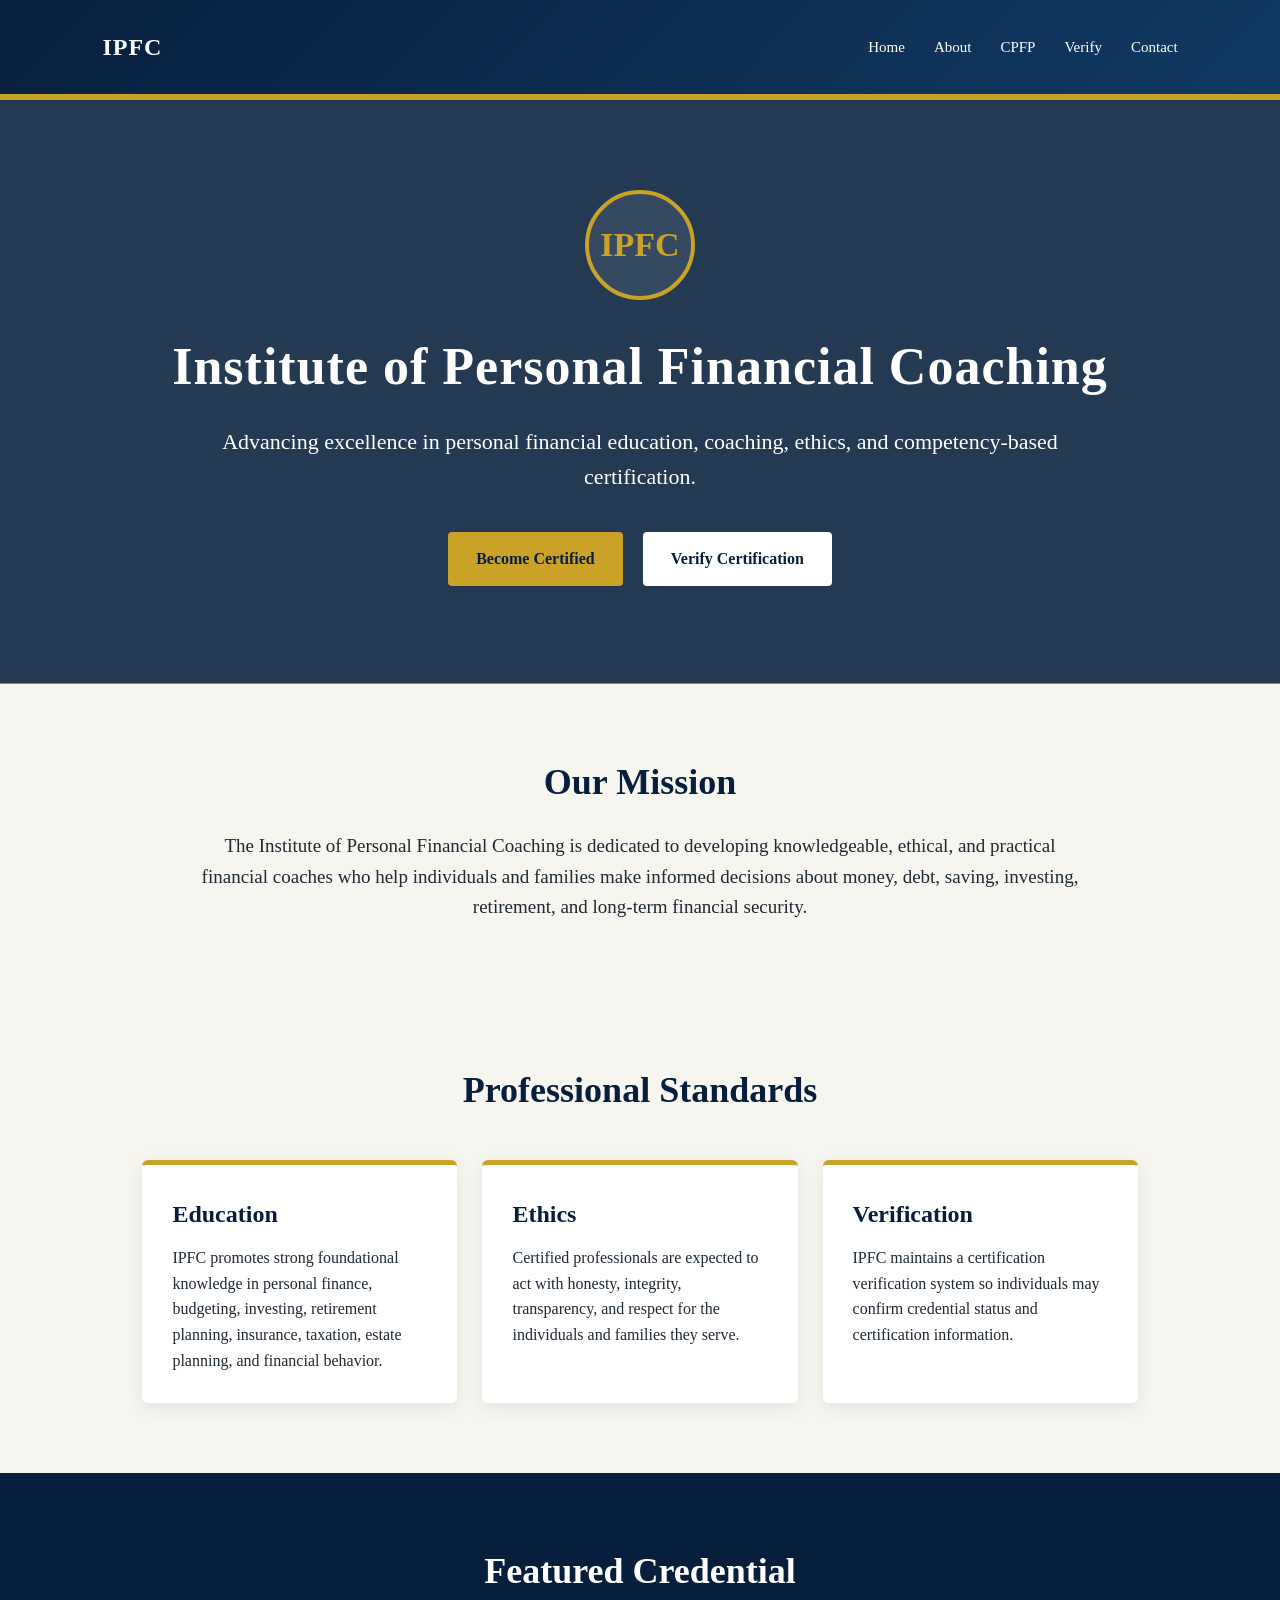
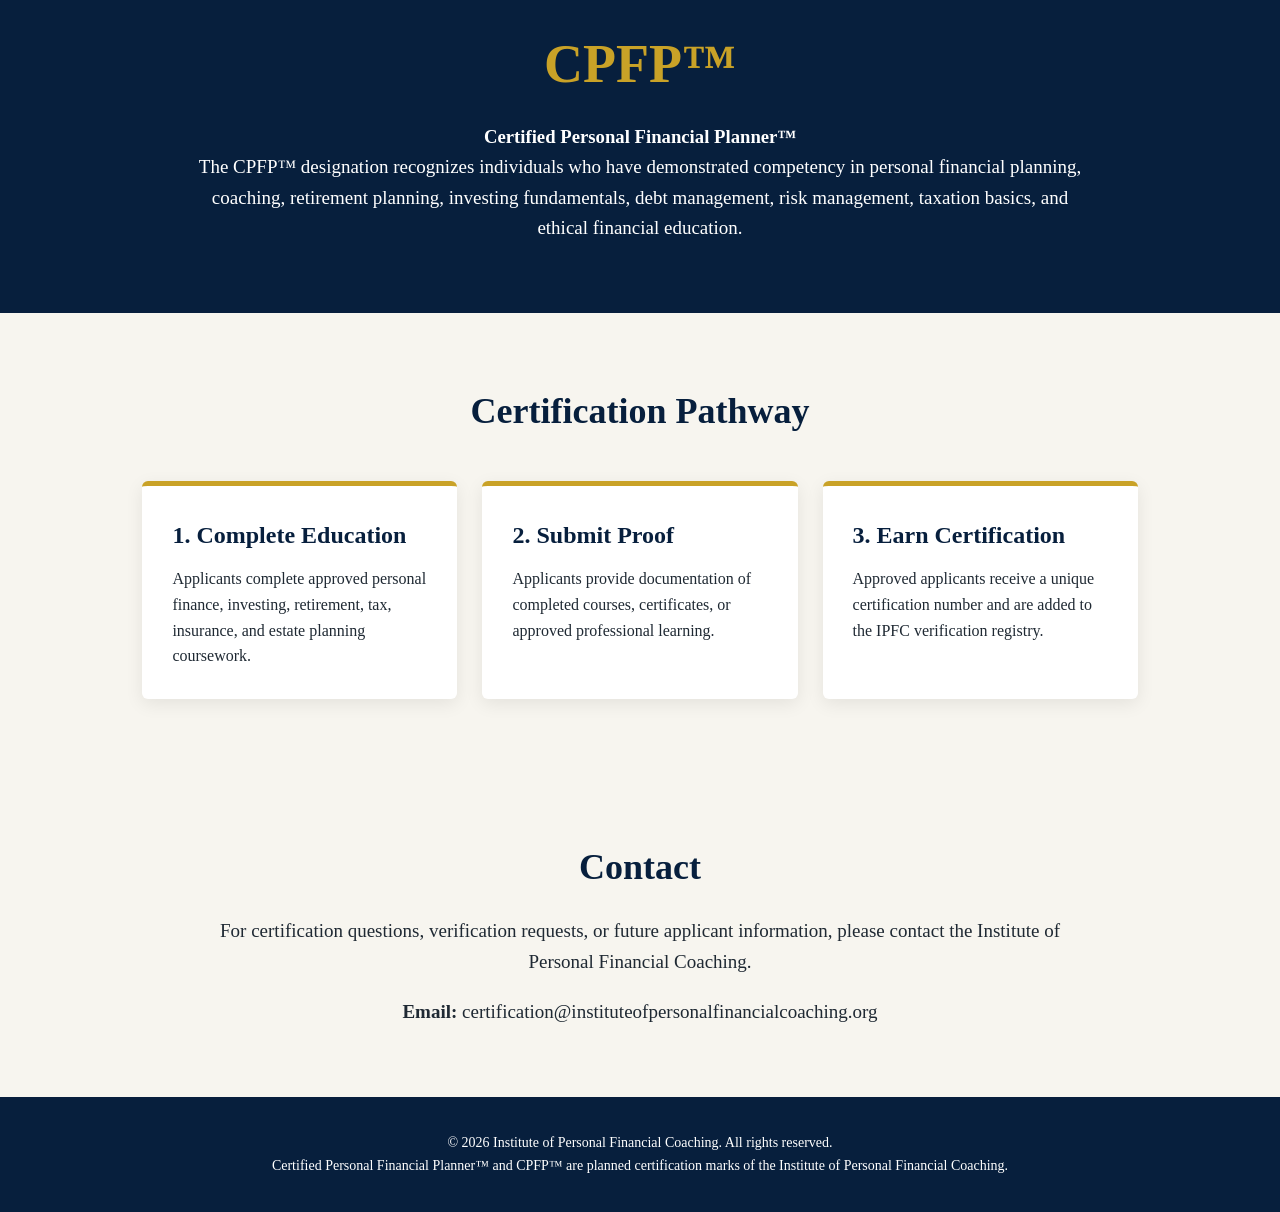
==== index.html @ 9d0982a2 "Create index.html" ====
<!DOCTYPE html>
<html lang="en">
<head>
  <meta charset="UTF-8" />
  <meta name="viewport" content="width=device-width, initial-scale=1.0" />
  <title>Institute of Personal Financial Coaching</title>

  <style>
    * {
      box-sizing: border-box;
      margin: 0;
      padding: 0;
    }

    body {
      font-family: Georgia, "Times New Roman", serif;
      background: #f7f5ef;
      color: #1f2933;
      line-height: 1.6;
    }

    header {
      background: linear-gradient(135deg, #071f3d, #123a63);
      color: white;
      padding: 28px 8%;
      border-bottom: 6px solid #c9a227;
    }

    nav {
      display: flex;
      justify-content: space-between;
      align-items: center;
      flex-wrap: wrap;
    }

    .logo {
      font-size: 24px;
      font-weight: bold;
      letter-spacing: 1px;
    }

    .nav-links a {
      color: white;
      text-decoration: none;
      margin-left: 25px;
      font-size: 15px;
    }

    .hero {
      text-align: center;
      padding: 90px 8%;
      background: linear-gradient(rgba(7,31,61,.88), rgba(7,31,61,.88)),
      url('https://images.unsplash.com/photo-1450101499163-c8848c66ca85?auto=format&fit=crop&w=1600&q=80');
      background-size: cover;
      background-position: center;
      color: white;
    }

    .seal {
      width: 110px;
      height: 110px;
      border: 4px solid #c9a227;
      border-radius: 50%;
      margin: 0 auto 25px;
      display: flex;
      align-items: center;
      justify-content: center;
      font-size: 34px;
      font-weight: bold;
      color: #c9a227;
      background: rgba(255,255,255,.08);
    }

    .hero h1 {
      font-size: 52px;
      margin-bottom: 15px;
      letter-spacing: 1px;
    }

    .hero p {
      font-size: 22px;
      max-width: 850px;
      margin: 0 auto 30px;
    }

    .button {
      display: inline-block;
      padding: 14px 28px;
      margin: 8px;
      background: #c9a227;
      color: #071f3d;
      font-weight: bold;
      text-decoration: none;
      border-radius: 4px;
    }

    .button.secondary {
      background: white;
      color: #071f3d;
    }

    section {
      padding: 70px 8%;
      max-width: 1200px;
      margin: auto;
    }

    h2 {
      font-size: 36px;
      color: #071f3d;
      margin-bottom: 20px;
      text-align: center;
    }

    .intro {
      text-align: center;
      max-width: 900px;
      margin: auto;
      font-size: 19px;
    }

    .cards {
      display: grid;
      grid-template-columns: repeat(auto-fit, minmax(260px, 1fr));
      gap: 25px;
      margin-top: 40px;
    }

    .card {
      background: white;
      padding: 30px;
      border-top: 5px solid #c9a227;
      box-shadow: 0 5px 18px rgba(0,0,0,.08);
      border-radius: 6px;
    }

    .card h3 {
      color: #071f3d;
      margin-bottom: 12px;
      font-size: 24px;
    }

    .highlight {
      background: #071f3d;
      color: white;
      text-align: center;
      padding: 70px 8%;
      max-width: none;
    }

    .highlight h2 {
      color: white;
    }

    .credential {
      font-size: 54px;
      color: #c9a227;
      font-weight: bold;
      margin: 15px 0;
    }

    footer {
      background: #071f3d;
      color: white;
      text-align: center;
      padding: 35px 8%;
      font-size: 14px;
    }

    footer a {
      color: #c9a227;
      text-decoration: none;
    }

    @media (max-width: 700px) {
      .hero h1 {
        font-size: 34px;
      }

      .hero p {
        font-size: 18px;
      }

      .nav-links {
        margin-top: 15px;
      }

      .nav-links a {
        display: inline-block;
        margin: 8px 10px 0 0;
      }
    }
  </style>
</head>

<body>

<header>
  <nav>
    <div class="logo">IPFC</div>
    <div class="nav-links">
      <a href="#">Home</a>
      <a href="#">About</a>
      <a href="#">CPFP</a>
      <a href="#">Verify</a>
      <a href="#">Contact</a>
    </div>
  </nav>
</header>

<div class="hero">
  <div class="seal">IPFC</div>
  <h1>Institute of Personal Financial Coaching</h1>
  <p>Advancing excellence in personal financial education, coaching, ethics, and competency-based certification.</p>
  <a href="#" class="button">Become Certified</a>
  <a href="#" class="button secondary">Verify Certification</a>
</div>

<section>
  <h2>Our Mission</h2>
  <p class="intro">
    The Institute of Personal Financial Coaching is dedicated to developing knowledgeable, ethical, and practical financial coaches who help individuals and families make informed decisions about money, debt, saving, investing, retirement, and long-term financial security.
  </p>
</section>

<section>
  <h2>Professional Standards</h2>
  <div class="cards">
    <div class="card">
      <h3>Education</h3>
      <p>IPFC promotes strong foundational knowledge in personal finance, budgeting, investing, retirement planning, insurance, taxation, estate planning, and financial behavior.</p>
    </div>

    <div class="card">
      <h3>Ethics</h3>
      <p>Certified professionals are expected to act with honesty, integrity, transparency, and respect for the individuals and families they serve.</p>
    </div>

    <div class="card">
      <h3>Verification</h3>
      <p>IPFC maintains a certification verification system so individuals may confirm credential status and certification information.</p>
    </div>
  </div>
</section>

<section class="highlight">
  <h2>Featured Credential</h2>
  <div class="credential">CPFP™</div>
  <h3>Certified Personal Financial Planner™</h3>
  <p class="intro">
    The CPFP™ designation recognizes individuals who have demonstrated competency in personal financial planning, coaching, retirement planning, investing fundamentals, debt management, risk management, taxation basics, and ethical financial education.
  </p>
</section>

<section>
  <h2>Certification Pathway</h2>
  <div class="cards">
    <div class="card">
      <h3>1. Complete Education</h3>
      <p>Applicants complete approved personal finance, investing, retirement, tax, insurance, and estate planning coursework.</p>
    </div>

    <div class="card">
      <h3>2. Submit Proof</h3>
      <p>Applicants provide documentation of completed courses, certificates, or approved professional learning.</p>
    </div>

    <div class="card">
      <h3>3. Earn Certification</h3>
      <p>Approved applicants receive a unique certification number and are added to the IPFC verification registry.</p>
    </div>
  </div>
</section>

<section>
  <h2>Contact</h2>
  <p class="intro">
    For certification questions, verification requests, or future applicant information, please contact the Institute of Personal Financial Coaching.
  </p>
  <p class="intro" style="margin-top:20px;">
    <strong>Email:</strong> certification@instituteofpersonalfinancialcoaching.org
  </p>
</section>

<footer>
  <p>© 2026 Institute of Personal Financial Coaching. All rights reserved.</p>
  <p>Certified Personal Financial Planner™ and CPFP™ are planned certification marks of the Institute of Personal Financial Coaching.</p>
</footer>

</body>
</html>
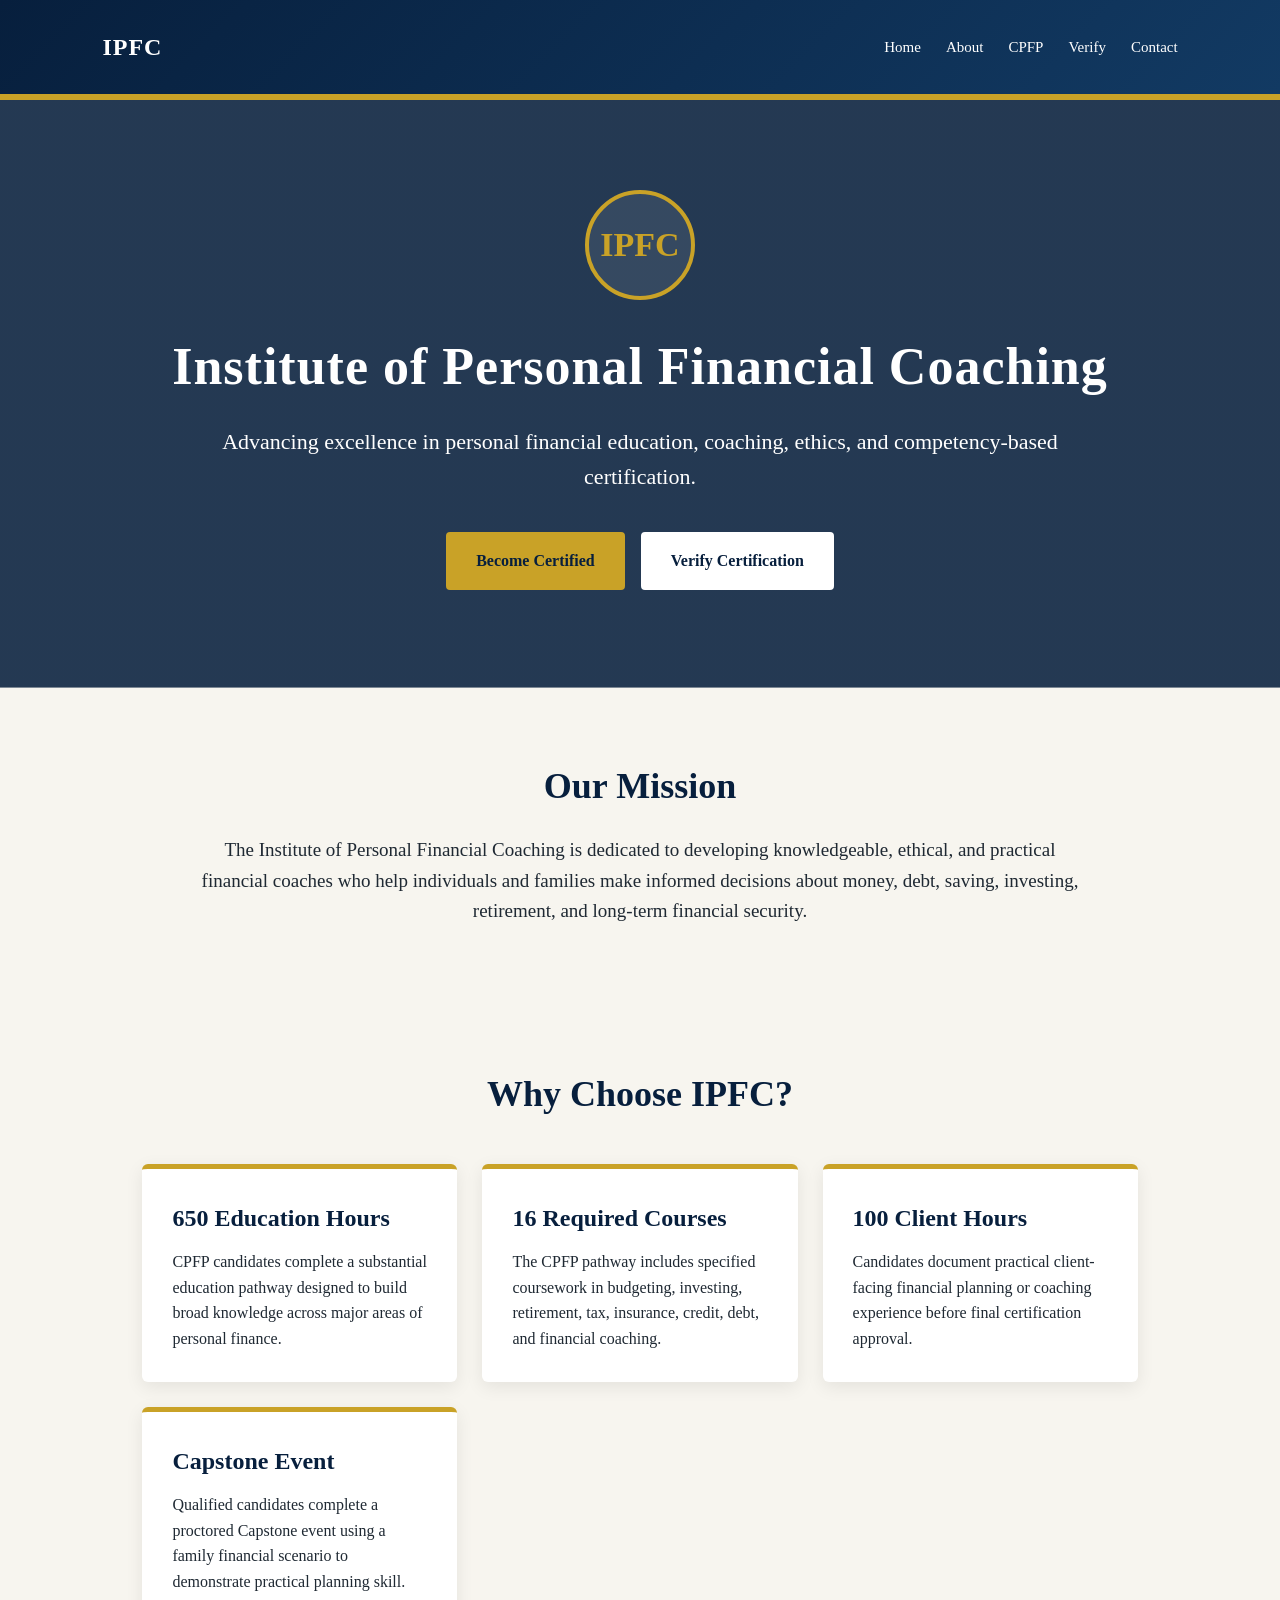
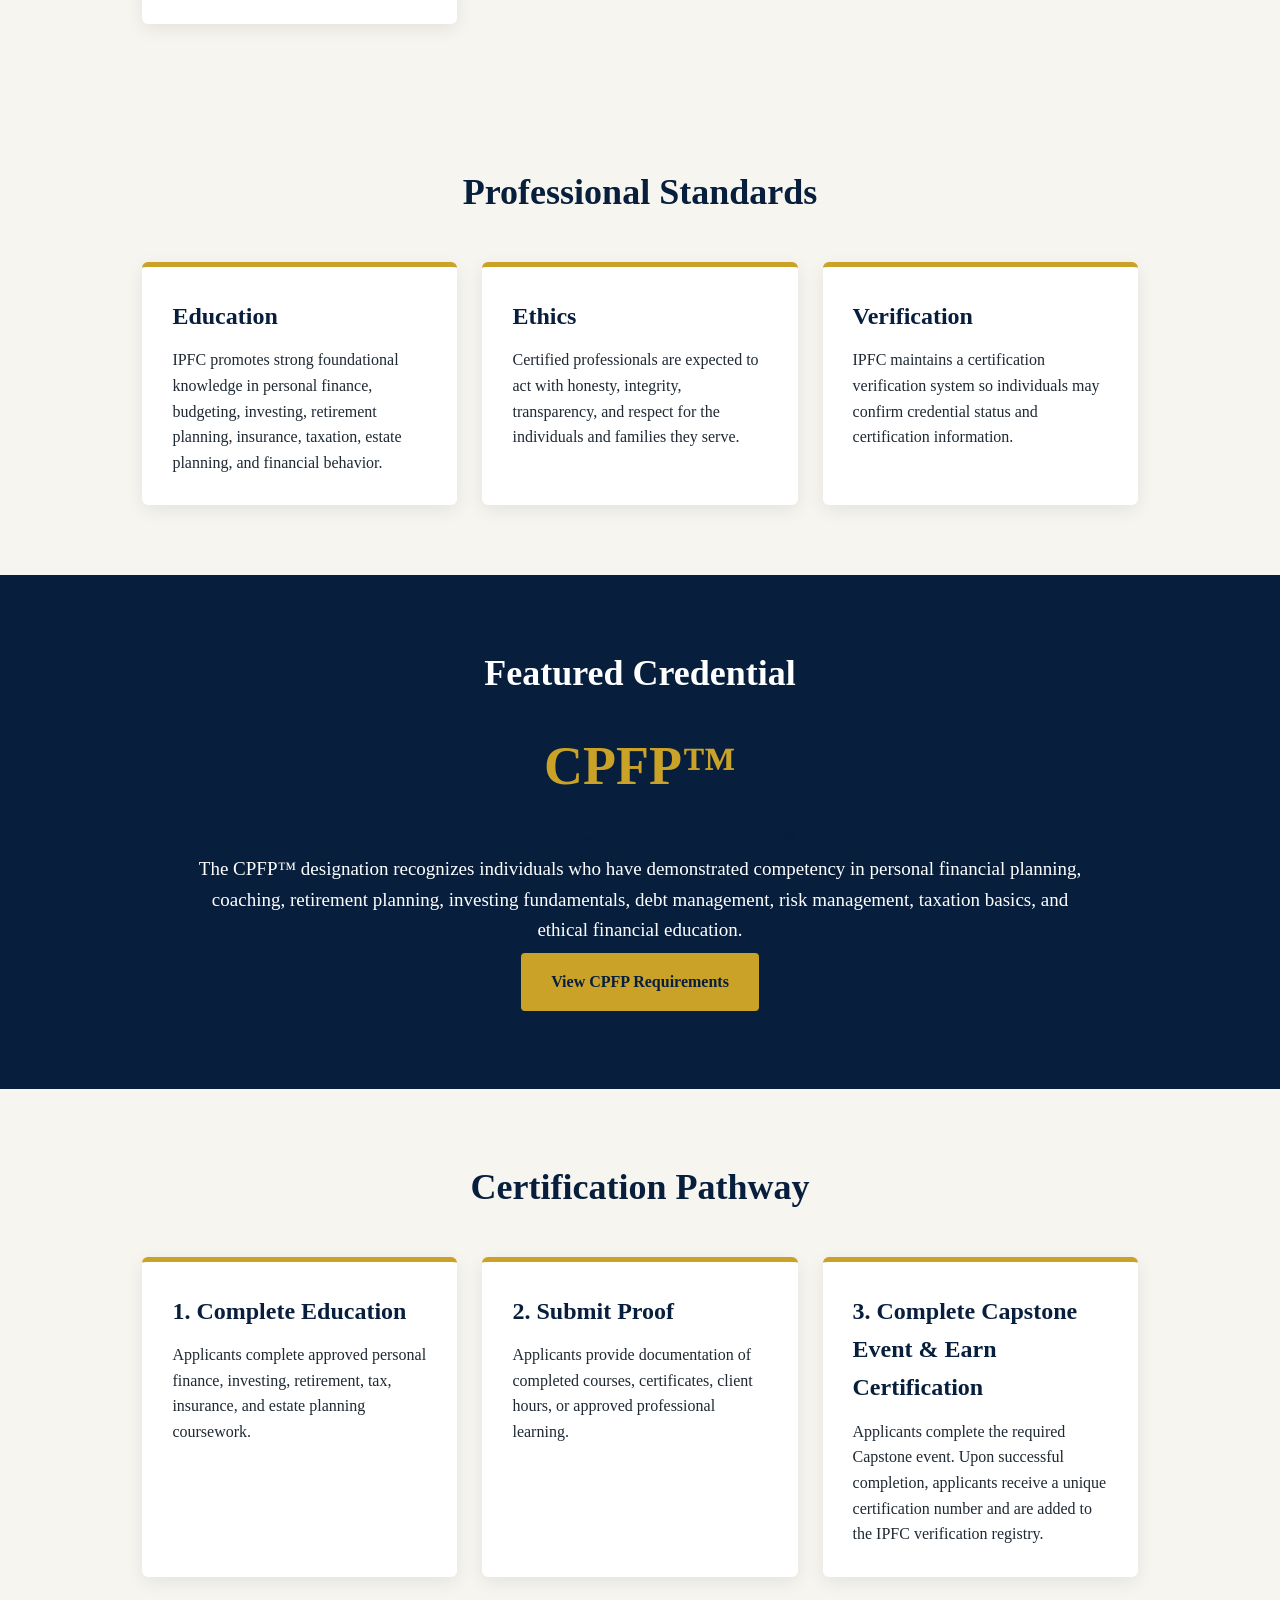
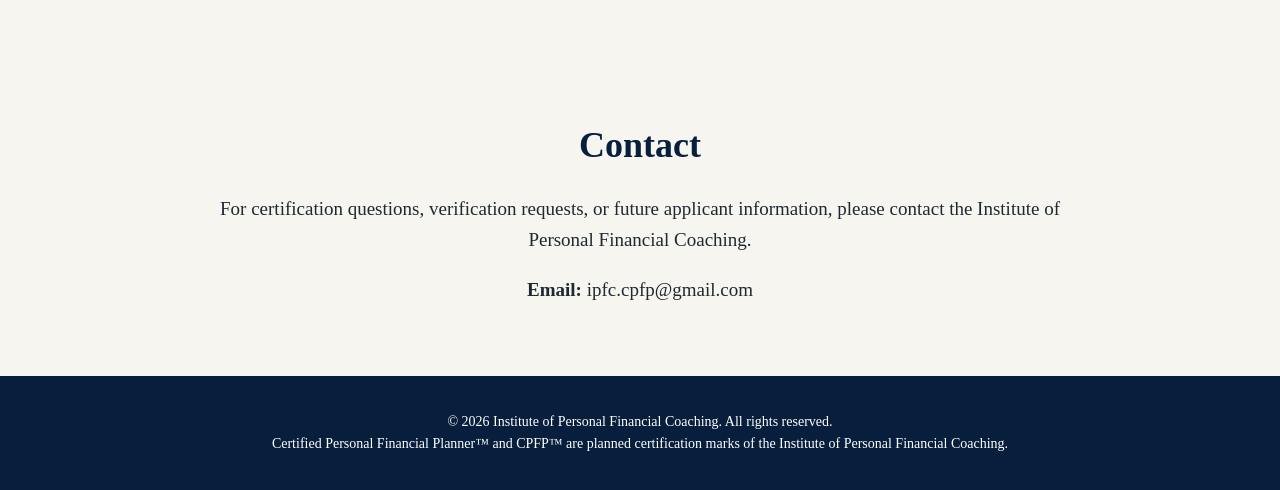
==== commit 75297ad4: "Update IPFC website pages" ====
--- a/index.html
+++ b/index.html
@@ -1,291 +1 @@
-<!DOCTYPE html>
-<html lang="en">
-<head>
-  <meta charset="UTF-8" />
-  <meta name="viewport" content="width=device-width, initial-scale=1.0" />
-  <title>Institute of Personal Financial Coaching</title>
-
-  <style>
-    * {
-      box-sizing: border-box;
-      margin: 0;
-      padding: 0;
-    }
-
-    body {
-      font-family: Georgia, "Times New Roman", serif;
-      background: #f7f5ef;
-      color: #1f2933;
-      line-height: 1.6;
-    }
-
-    header {
-      background: linear-gradient(135deg, #071f3d, #123a63);
-      color: white;
-      padding: 28px 8%;
-      border-bottom: 6px solid #c9a227;
-    }
-
-    nav {
-      display: flex;
-      justify-content: space-between;
-      align-items: center;
-      flex-wrap: wrap;
-    }
-
-    .logo {
-      font-size: 24px;
-      font-weight: bold;
-      letter-spacing: 1px;
-    }
-
-    .nav-links a {
-      color: white;
-      text-decoration: none;
-      margin-left: 25px;
-      font-size: 15px;
-    }
-
-    .hero {
-      text-align: center;
-      padding: 90px 8%;
-      background: linear-gradient(rgba(7,31,61,.88), rgba(7,31,61,.88)),
-      url('https://images.unsplash.com/photo-1450101499163-c8848c66ca85?auto=format&fit=crop&w=1600&q=80');
-      background-size: cover;
-      background-position: center;
-      color: white;
-    }
-
-    .seal {
-      width: 110px;
-      height: 110px;
-      border: 4px solid #c9a227;
-      border-radius: 50%;
-      margin: 0 auto 25px;
-      display: flex;
-      align-items: center;
-      justify-content: center;
-      font-size: 34px;
-      font-weight: bold;
-      color: #c9a227;
-      background: rgba(255,255,255,.08);
-    }
-
-    .hero h1 {
-      font-size: 52px;
-      margin-bottom: 15px;
-      letter-spacing: 1px;
-    }
-
-    .hero p {
-      font-size: 22px;
-      max-width: 850px;
-      margin: 0 auto 30px;
-    }
-
-    .button {
-      display: inline-block;
-      padding: 14px 28px;
-      margin: 8px;
-      background: #c9a227;
-      color: #071f3d;
-      font-weight: bold;
-      text-decoration: none;
-      border-radius: 4px;
-    }
-
-    .button.secondary {
-      background: white;
-      color: #071f3d;
-    }
-
-    section {
-      padding: 70px 8%;
-      max-width: 1200px;
-      margin: auto;
-    }
-
-    h2 {
-      font-size: 36px;
-      color: #071f3d;
-      margin-bottom: 20px;
-      text-align: center;
-    }
-
-    .intro {
-      text-align: center;
-      max-width: 900px;
-      margin: auto;
-      font-size: 19px;
-    }
-
-    .cards {
-      display: grid;
-      grid-template-columns: repeat(auto-fit, minmax(260px, 1fr));
-      gap: 25px;
-      margin-top: 40px;
-    }
-
-    .card {
-      background: white;
-      padding: 30px;
-      border-top: 5px solid #c9a227;
-      box-shadow: 0 5px 18px rgba(0,0,0,.08);
-      border-radius: 6px;
-    }
-
-    .card h3 {
-      color: #071f3d;
-      margin-bottom: 12px;
-      font-size: 24px;
-    }
-
-    .highlight {
-      background: #071f3d;
-      color: white;
-      text-align: center;
-      padding: 70px 8%;
-      max-width: none;
-    }
-
-    .highlight h2 {
-      color: white;
-    }
-
-    .credential {
-      font-size: 54px;
-      color: #c9a227;
-      font-weight: bold;
-      margin: 15px 0;
-    }
-
-    footer {
-      background: #071f3d;
-      color: white;
-      text-align: center;
-      padding: 35px 8%;
-      font-size: 14px;
-    }
-
-    footer a {
-      color: #c9a227;
-      text-decoration: none;
-    }
-
-    @media (max-width: 700px) {
-      .hero h1 {
-        font-size: 34px;
-      }
-
-      .hero p {
-        font-size: 18px;
-      }
-
-      .nav-links {
-        margin-top: 15px;
-      }
-
-      .nav-links a {
-        display: inline-block;
-        margin: 8px 10px 0 0;
-      }
-    }
-  </style>
-</head>
-
-<body>
-
-<header>
-  <nav>
-    <div class="logo">IPFC</div>
-    <div class="nav-links">
-      <a href="#">Home</a>
-      <a href="#">About</a>
-      <a href="#">CPFP</a>
-      <a href="#">Verify</a>
-      <a href="#">Contact</a>
-    </div>
-  </nav>
-</header>
-
-<div class="hero">
-  <div class="seal">IPFC</div>
-  <h1>Institute of Personal Financial Coaching</h1>
-  <p>Advancing excellence in personal financial education, coaching, ethics, and competency-based certification.</p>
-  <a href="#" class="button">Become Certified</a>
-  <a href="#" class="button secondary">Verify Certification</a>
-</div>
-
-<section>
-  <h2>Our Mission</h2>
-  <p class="intro">
-    The Institute of Personal Financial Coaching is dedicated to developing knowledgeable, ethical, and practical financial coaches who help individuals and families make informed decisions about money, debt, saving, investing, retirement, and long-term financial security.
-  </p>
-</section>
-
-<section>
-  <h2>Professional Standards</h2>
-  <div class="cards">
-    <div class="card">
-      <h3>Education</h3>
-      <p>IPFC promotes strong foundational knowledge in personal finance, budgeting, investing, retirement planning, insurance, taxation, estate planning, and financial behavior.</p>
-    </div>
-
-    <div class="card">
-      <h3>Ethics</h3>
-      <p>Certified professionals are expected to act with honesty, integrity, transparency, and respect for the individuals and families they serve.</p>
-    </div>
-
-    <div class="card">
-      <h3>Verification</h3>
-      <p>IPFC maintains a certification verification system so individuals may confirm credential status and certification information.</p>
-    </div>
-  </div>
-</section>
-
-<section class="highlight">
-  <h2>Featured Credential</h2>
-  <div class="credential">CPFP™</div>
-  <h3>Certified Personal Financial Planner™</h3>
-  <p class="intro">
-    The CPFP™ designation recognizes individuals who have demonstrated competency in personal financial planning, coaching, retirement planning, investing fundamentals, debt management, risk management, taxation basics, and ethical financial education.
-  </p>
-</section>
-
-<section>
-  <h2>Certification Pathway</h2>
-  <div class="cards">
-    <div class="card">
-      <h3>1. Complete Education</h3>
-      <p>Applicants complete approved personal finance, investing, retirement, tax, insurance, and estate planning coursework.</p>
-    </div>
-
-    <div class="card">
-      <h3>2. Submit Proof</h3>
-      <p>Applicants provide documentation of completed courses, certificates, or approved professional learning.</p>
-    </div>
-
-    <div class="card">
-      <h3>3. Earn Certification</h3>
-      <p>Approved applicants receive a unique certification number and are added to the IPFC verification registry.</p>
-    </div>
-  </div>
-</section>
-
-<section>
-  <h2>Contact</h2>
-  <p class="intro">
-    For certification questions, verification requests, or future applicant information, please contact the Institute of Personal Financial Coaching.
-  </p>
-  <p class="intro" style="margin-top:20px;">
-    <strong>Email:</strong> certification@instituteofpersonalfinancialcoaching.org
-  </p>
-</section>
-
-<footer>
-  <p>© 2026 Institute of Personal Financial Coaching. All rights reserved.</p>
-  <p>Certified Personal Financial Planner™ and CPFP™ are planned certification marks of the Institute of Personal Financial Coaching.</p>
-</footer>
-
-</body>
-</html>
+<!DOCTYPE html><html lang="en"><head><meta charset="UTF-8"/><meta name="viewport" content="width=device-width, initial-scale=1.0"/><title>Institute of Personal Financial Coaching</title><link rel="stylesheet" href="css/styles.css"/></head><body><header><nav><a class="logo" href="index.html">IPFC</a><div class="nav-links"><a href="index.html">Home</a><a href="#mission">About</a><a href="cpfp.html">CPFP</a><a href="verify.html">Verify</a><a href="#contact">Contact</a></div></nav></header><div class="hero"><div class="seal">IPFC</div><h1>Institute of Personal Financial Coaching</h1><p>Advancing excellence in personal financial education, coaching, ethics, and competency-based certification.</p><a href="cpfp.html" class="button">Become Certified</a><a href="verify.html" class="button secondary">Verify Certification</a></div><section id="mission"><h2>Our Mission</h2><p class="intro">The Institute of Personal Financial Coaching is dedicated to developing knowledgeable, ethical, and practical financial coaches who help individuals and families make informed decisions about money, debt, saving, investing, retirement, and long-term financial security.</p></section><section><h2>Why Choose IPFC?</h2><div class="cards"><div class="card"><h3>650 Education Hours</h3><p>CPFP candidates complete a substantial education pathway designed to build broad knowledge across major areas of personal finance.</p></div><div class="card"><h3>16 Required Courses</h3><p>The CPFP pathway includes specified coursework in budgeting, investing, retirement, tax, insurance, credit, debt, and financial coaching.</p></div><div class="card"><h3>100 Client Hours</h3><p>Candidates document practical client-facing financial planning or coaching experience before final certification approval.</p></div><div class="card"><h3>Capstone Event</h3><p>Qualified candidates complete a proctored Capstone event using a family financial scenario to demonstrate practical planning skill.</p></div></div></section><section><h2>Professional Standards</h2><div class="cards"><div class="card"><h3>Education</h3><p>IPFC promotes strong foundational knowledge in personal finance, budgeting, investing, retirement planning, insurance, taxation, estate planning, and financial behavior.</p></div><div class="card"><h3>Ethics</h3><p>Certified professionals are expected to act with honesty, integrity, transparency, and respect for the individuals and families they serve.</p></div><div class="card"><h3>Verification</h3><p>IPFC maintains a certification verification system so individuals may confirm credential status and certification information.</p></div></div></section><section class="highlight"><h2>Featured Credential</h2><div class="credential">CPFP™</div><h3>Certified Personal Financial Planner™</h3><p class="intro">The CPFP™ designation recognizes individuals who have demonstrated competency in personal financial planning, coaching, retirement planning, investing fundamentals, debt management, risk management, taxation basics, and ethical financial education.</p><a href="cpfp.html" class="button">View CPFP Requirements</a></section><section><h2>Certification Pathway</h2><div class="cards"><div class="card"><h3>1. Complete Education</h3><p>Applicants complete approved personal finance, investing, retirement, tax, insurance, and estate planning coursework.</p></div><div class="card"><h3>2. Submit Proof</h3><p>Applicants provide documentation of completed courses, certificates, client hours, or approved professional learning.</p></div><div class="card"><h3>3. Complete Capstone Event & Earn Certification</h3><p>Applicants complete the required Capstone event. Upon successful completion, applicants receive a unique certification number and are added to the IPFC verification registry.</p></div></div></section><section id="contact"><h2>Contact</h2><p class="intro">For certification questions, verification requests, or future applicant information, please contact the Institute of Personal Financial Coaching.</p><p class="intro" style="margin-top:20px;"><strong>Email:</strong> ipfc.cpfp@gmail.com</p></section><footer><p>© 2026 Institute of Personal Financial Coaching. All rights reserved.</p><p>Certified Personal Financial Planner™ and CPFP™ are planned certification marks of the Institute of Personal Financial Coaching.</p></footer></body></html>
--- a/css/styles.css
+++ b/css/styles.css
@@ -0,0 +1 @@
+*{box-sizing:border-box;margin:0;padding:0}html{scroll-behavior:smooth}body{font-family:Georgia,"Times New Roman",serif;background:#f7f5ef;color:#1f2933;line-height:1.6}header{background:linear-gradient(135deg,#071f3d,#123a63);color:#fff;padding:28px 8%;border-bottom:6px solid #c9a227;position:sticky;top:0;z-index:1000}nav{display:flex;justify-content:space-between;align-items:center;flex-wrap:wrap}.logo{font-size:24px;font-weight:bold;letter-spacing:1px;color:#fff;text-decoration:none}.nav-links a{color:#fff;text-decoration:none;margin-left:25px;font-size:15px;transition:color .2s}.nav-links a:hover,.nav-links a.active{color:#c9a227}.hero{text-align:center;padding:90px 8%;background:linear-gradient(rgba(7,31,61,.88),rgba(7,31,61,.88)),url('https://images.unsplash.com/photo-1450101499163-c8848c66ca85?auto=format&fit=crop&w=1600&q=80');background-size:cover;background-position:center;color:#fff}.seal{width:110px;height:110px;border:4px solid #c9a227;border-radius:50%;margin:0 auto 25px;display:flex;align-items:center;justify-content:center;font-size:34px;font-weight:bold;color:#c9a227;background:rgba(255,255,255,.08)}.hero h1{font-size:52px;margin-bottom:15px;letter-spacing:1px}.hero p{font-size:22px;max-width:850px;margin:0 auto 30px}.button{display:inline-block;padding:14px 28px;margin:8px;background:#c9a227;color:#071f3d;font-weight:bold;text-decoration:none;border-radius:4px;border:2px solid #c9a227;cursor:pointer;transition:transform .2s,box-shadow .2s;font-family:Georgia,"Times New Roman",serif;font-size:16px}.button:hover{transform:translateY(-2px);box-shadow:0 8px 18px rgba(0,0,0,.18)}.button.secondary{background:#fff;color:#071f3d;border-color:#fff}section{padding:70px 8%;max-width:1200px;margin:auto}h2{font-size:36px;color:#071f3d;margin-bottom:20px;text-align:center}h3{color:#071f3d}.intro{text-align:center;max-width:900px;margin:auto;font-size:19px}.cards{display:grid;grid-template-columns:repeat(auto-fit,minmax(260px,1fr));gap:25px;margin-top:40px}.card{background:#fff;padding:30px;border-top:5px solid #c9a227;box-shadow:0 5px 18px rgba(0,0,0,.08);border-radius:6px}.card h3{margin-bottom:12px;font-size:24px}.highlight{background:#071f3d;color:#fff;text-align:center;padding:70px 8%;max-width:none}.highlight h2{color:#fff}.credential{font-size:54px;color:#c9a227;font-weight:bold;margin:15px 0}.requirement-list{list-style-position:inside;max-width:950px;margin:25px auto 0;font-size:18px}.requirement-list li{margin:10px 0}.pathway{display:grid;grid-template-columns:repeat(auto-fit,minmax(185px,1fr));gap:16px;margin-top:35px}.step{background:#fff;border:1px solid #e6dcc1;border-top:5px solid #c9a227;padding:22px;text-align:center;border-radius:6px;box-shadow:0 5px 14px rgba(0,0,0,.06);font-weight:bold;color:#071f3d}.page-hero{background:linear-gradient(135deg,#071f3d,#123a63);color:#fff;text-align:center;padding:80px 8%;border-bottom:6px solid #c9a227}.page-hero h1{font-size:48px;margin-bottom:15px}.page-hero p{font-size:21px;max-width:900px;margin:auto}.note-box{background:#fff;border-left:6px solid #c9a227;padding:25px;margin:30px auto;max-width:950px;box-shadow:0 5px 18px rgba(0,0,0,.08);border-radius:6px}.verify-box{background:#fff;max-width:850px;margin:35px auto 0;padding:35px;border-radius:8px;box-shadow:0 5px 18px rgba(0,0,0,.08);border-top:6px solid #c9a227}.verify-box label{display:block;font-weight:bold;color:#071f3d;margin-bottom:8px}.search-row{display:flex;gap:12px;align-items:stretch}.verify-box input{width:100%;padding:14px;border:1px solid #c8c8c8;border-radius:4px;font-size:17px;font-family:Georgia,"Times New Roman",serif}.verify-helper{margin-top:18px;color:#52616f;font-size:15px}.verification-layout{display:none;grid-template-columns:1fr 1.05fr;gap:28px;align-items:start;margin-top:35px}.result-card{background:#f7f5ef;border-left:6px solid #1f7a3f;padding:25px;border-radius:6px;box-shadow:0 5px 18px rgba(0,0,0,.08)}.result-card h3{color:#1f7a3f;margin-bottom:15px}.result-row{padding:10px 0;border-bottom:1px solid #e5ddcb}.result-row:last-child{border-bottom:none}.status{display:inline-block;background:#d4f8dc;color:#14532d;padding:4px 10px;border-radius:5px;font-weight:bold}.certificate-panel{background:#fff;padding:18px;border-radius:6px;box-shadow:0 5px 18px rgba(0,0,0,.08);border-top:6px solid #c9a227}.certificate-panel h3{text-align:center;margin-bottom:15px}.certificate-preview{width:100%;display:block;border:2px solid #071f3d;box-shadow:0 8px 20px rgba(0,0,0,.14)}.error-card{display:none;background:#fff1f1;border-left:6px solid #b42318;margin-top:25px;padding:20px;border-radius:6px}footer{background:#071f3d;color:#fff;text-align:center;padding:35px 8%;font-size:14px}footer a{color:#c9a227;text-decoration:none}@media(max-width:850px){.hero h1,.page-hero h1{font-size:34px}.hero p,.page-hero p{font-size:18px}.nav-links{margin-top:15px}.nav-links a{display:inline-block;margin:8px 10px 0 0}.search-row{flex-direction:column}.verification-layout{grid-template-columns:1fr}header{position:static}}
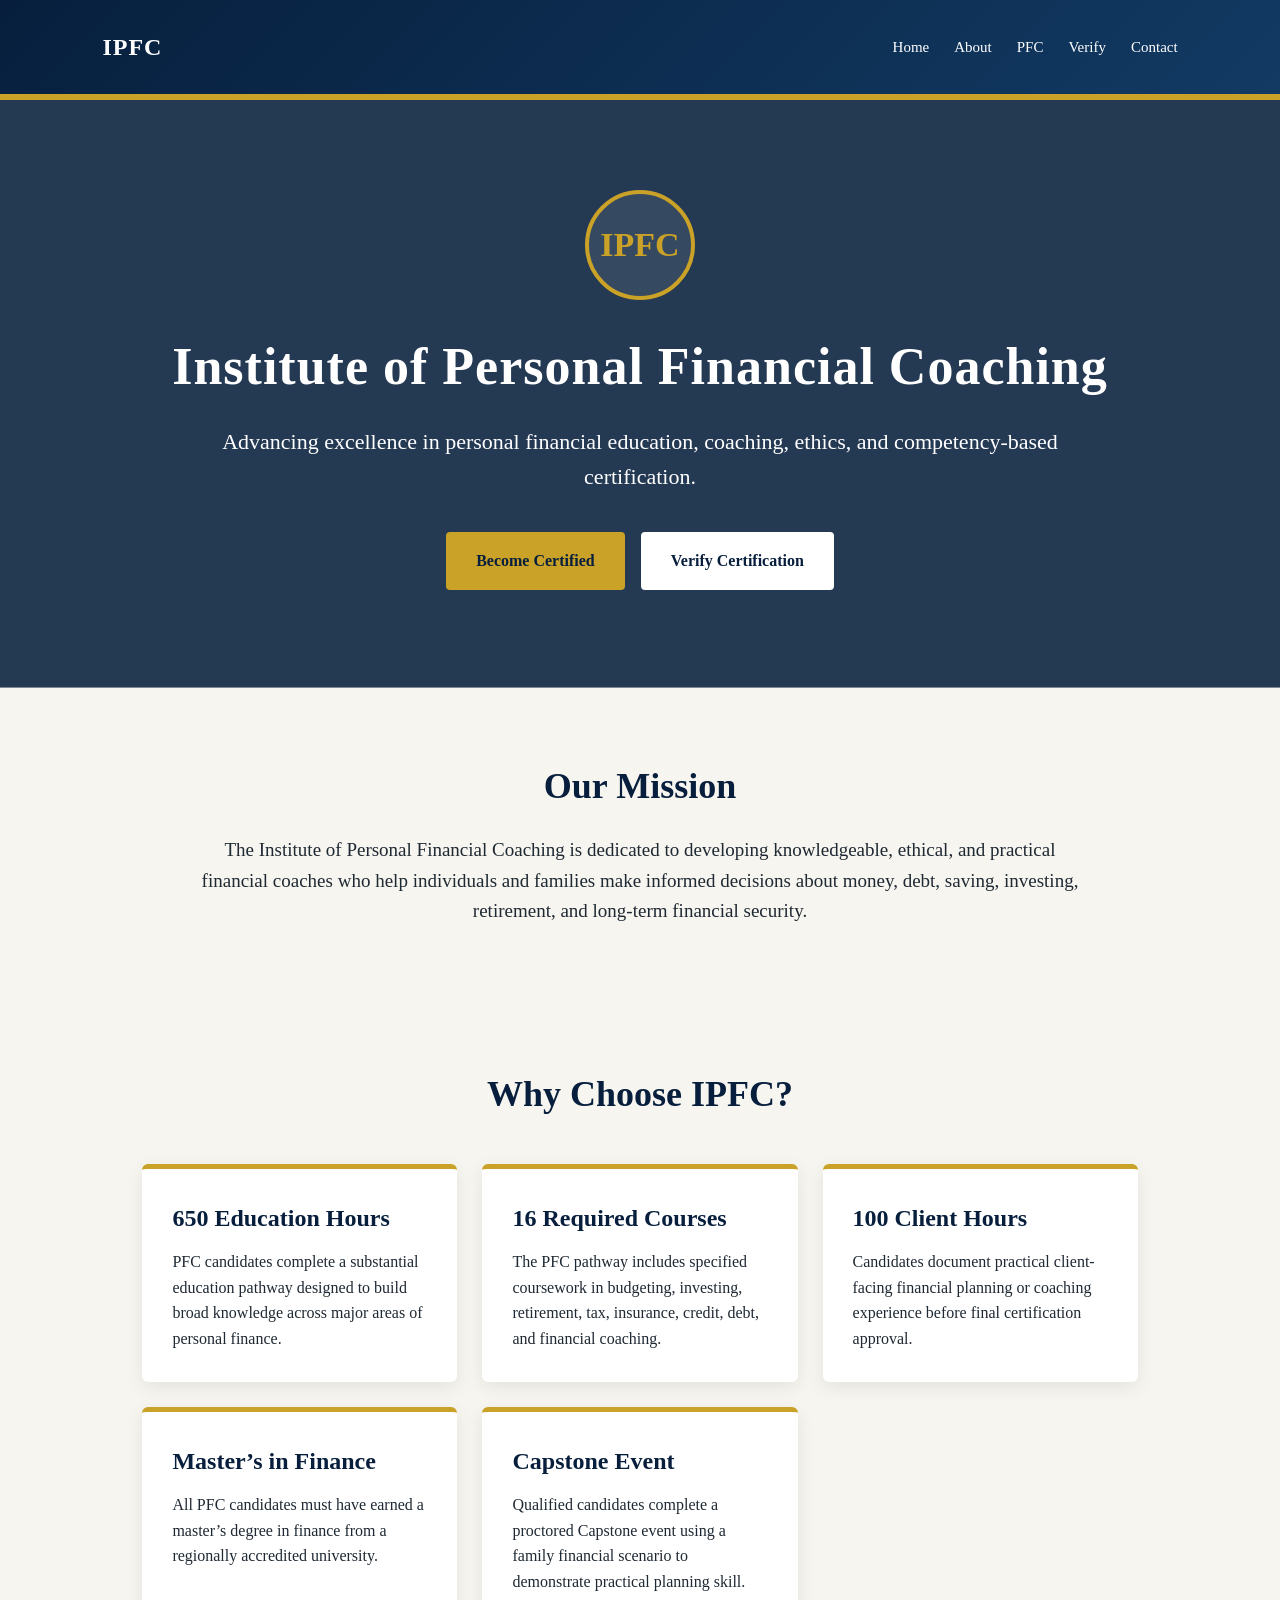
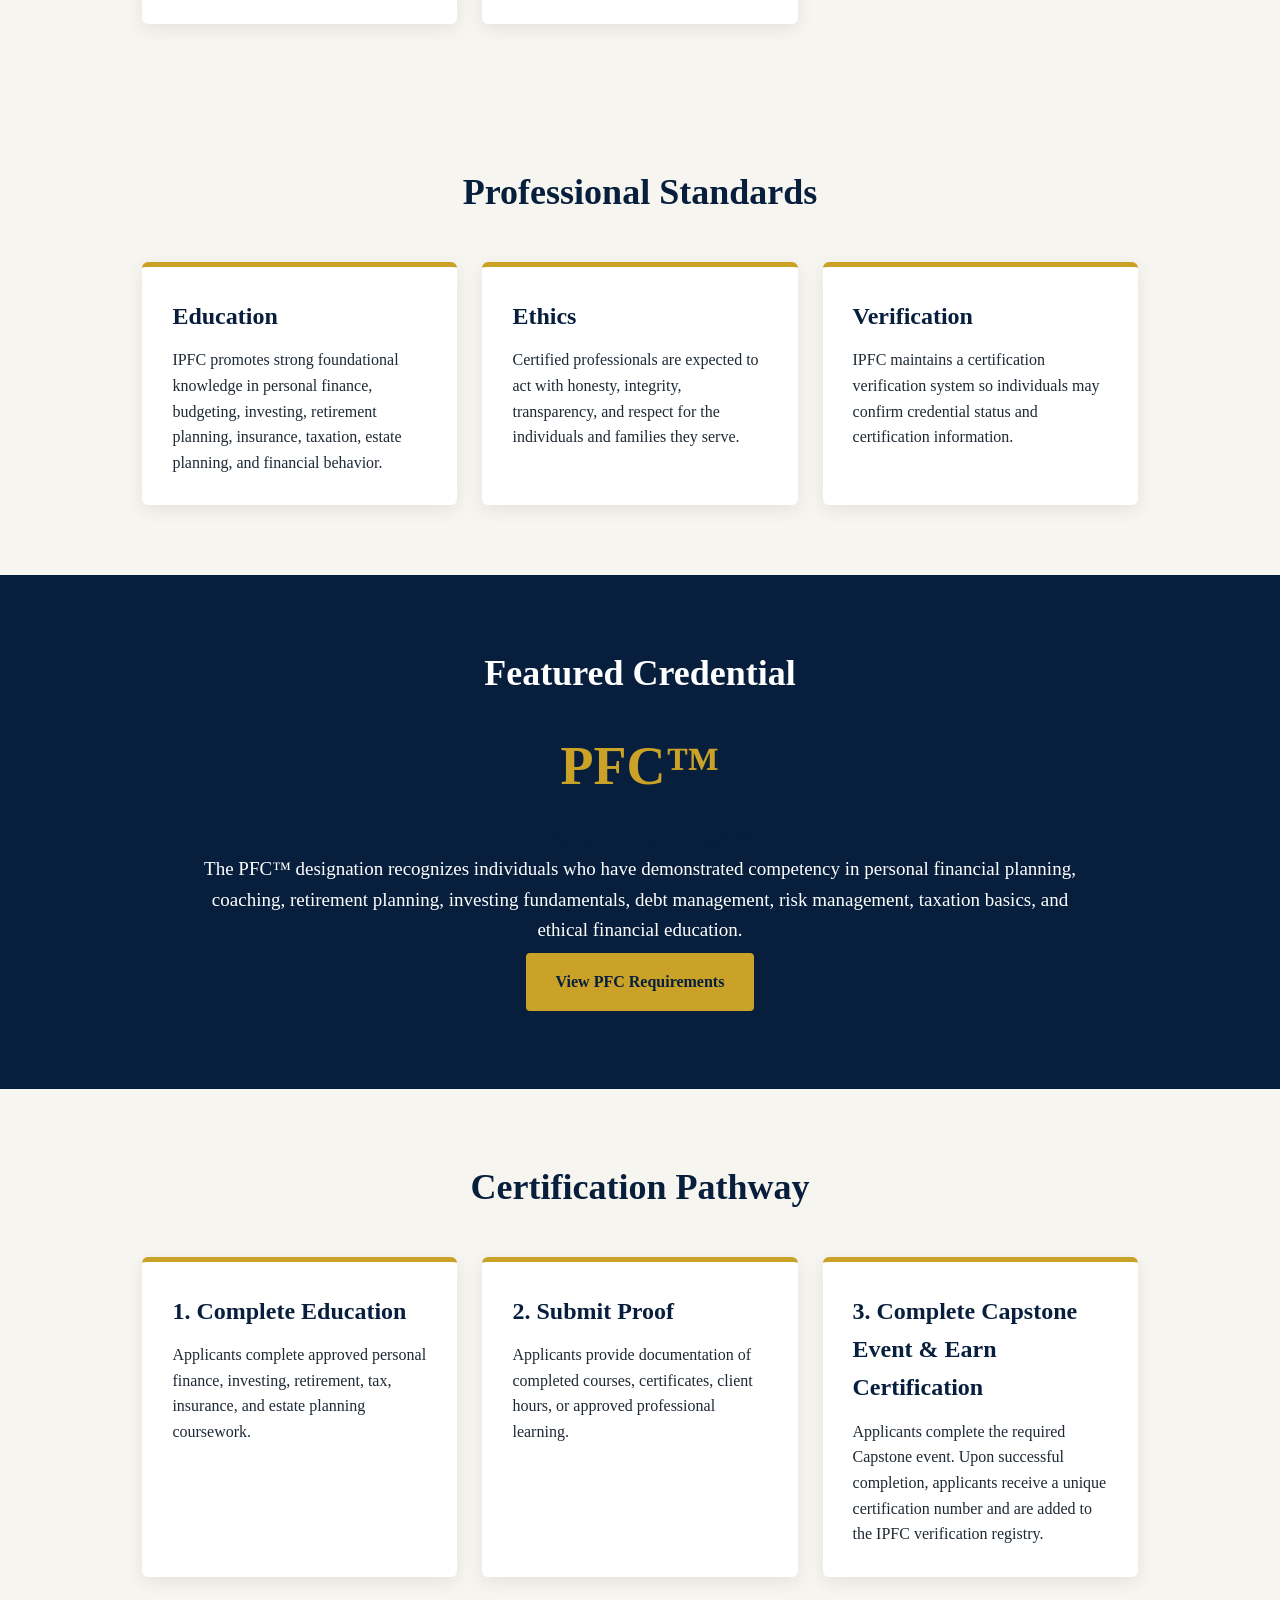
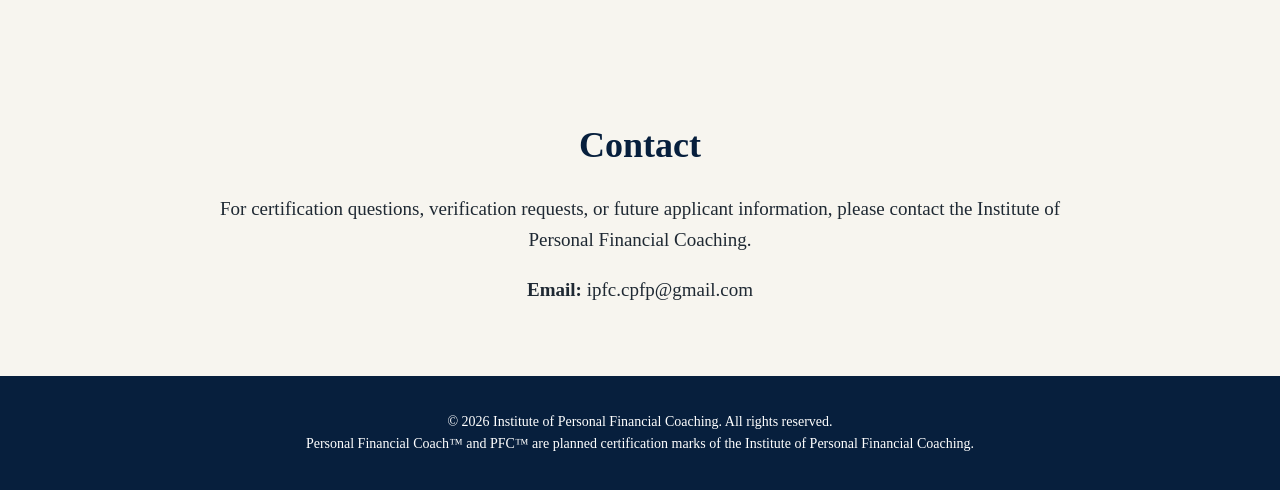
==== commit ec4dabfb: "Add files via upload" ====
--- a/index.html
+++ b/index.html
@@ -1 +1 @@
-<!DOCTYPE html><html lang="en"><head><meta charset="UTF-8"/><meta name="viewport" content="width=device-width, initial-scale=1.0"/><title>Institute of Personal Financial Coaching</title><link rel="stylesheet" href="css/styles.css"/></head><body><header><nav><a class="logo" href="index.html">IPFC</a><div class="nav-links"><a href="index.html">Home</a><a href="#mission">About</a><a href="cpfp.html">CPFP</a><a href="verify.html">Verify</a><a href="#contact">Contact</a></div></nav></header><div class="hero"><div class="seal">IPFC</div><h1>Institute of Personal Financial Coaching</h1><p>Advancing excellence in personal financial education, coaching, ethics, and competency-based certification.</p><a href="cpfp.html" class="button">Become Certified</a><a href="verify.html" class="button secondary">Verify Certification</a></div><section id="mission"><h2>Our Mission</h2><p class="intro">The Institute of Personal Financial Coaching is dedicated to developing knowledgeable, ethical, and practical financial coaches who help individuals and families make informed decisions about money, debt, saving, investing, retirement, and long-term financial security.</p></section><section><h2>Why Choose IPFC?</h2><div class="cards"><div class="card"><h3>650 Education Hours</h3><p>CPFP candidates complete a substantial education pathway designed to build broad knowledge across major areas of personal finance.</p></div><div class="card"><h3>16 Required Courses</h3><p>The CPFP pathway includes specified coursework in budgeting, investing, retirement, tax, insurance, credit, debt, and financial coaching.</p></div><div class="card"><h3>100 Client Hours</h3><p>Candidates document practical client-facing financial planning or coaching experience before final certification approval.</p></div><div class="card"><h3>Capstone Event</h3><p>Qualified candidates complete a proctored Capstone event using a family financial scenario to demonstrate practical planning skill.</p></div></div></section><section><h2>Professional Standards</h2><div class="cards"><div class="card"><h3>Education</h3><p>IPFC promotes strong foundational knowledge in personal finance, budgeting, investing, retirement planning, insurance, taxation, estate planning, and financial behavior.</p></div><div class="card"><h3>Ethics</h3><p>Certified professionals are expected to act with honesty, integrity, transparency, and respect for the individuals and families they serve.</p></div><div class="card"><h3>Verification</h3><p>IPFC maintains a certification verification system so individuals may confirm credential status and certification information.</p></div></div></section><section class="highlight"><h2>Featured Credential</h2><div class="credential">CPFP™</div><h3>Certified Personal Financial Planner™</h3><p class="intro">The CPFP™ designation recognizes individuals who have demonstrated competency in personal financial planning, coaching, retirement planning, investing fundamentals, debt management, risk management, taxation basics, and ethical financial education.</p><a href="cpfp.html" class="button">View CPFP Requirements</a></section><section><h2>Certification Pathway</h2><div class="cards"><div class="card"><h3>1. Complete Education</h3><p>Applicants complete approved personal finance, investing, retirement, tax, insurance, and estate planning coursework.</p></div><div class="card"><h3>2. Submit Proof</h3><p>Applicants provide documentation of completed courses, certificates, client hours, or approved professional learning.</p></div><div class="card"><h3>3. Complete Capstone Event & Earn Certification</h3><p>Applicants complete the required Capstone event. Upon successful completion, applicants receive a unique certification number and are added to the IPFC verification registry.</p></div></div></section><section id="contact"><h2>Contact</h2><p class="intro">For certification questions, verification requests, or future applicant information, please contact the Institute of Personal Financial Coaching.</p><p class="intro" style="margin-top:20px;"><strong>Email:</strong> ipfc.cpfp@gmail.com</p></section><footer><p>© 2026 Institute of Personal Financial Coaching. All rights reserved.</p><p>Certified Personal Financial Planner™ and CPFP™ are planned certification marks of the Institute of Personal Financial Coaching.</p></footer></body></html>+<!DOCTYPE html><html lang="en"><head><meta charset="UTF-8"/><meta name="viewport" content="width=device-width, initial-scale=1.0"/><title>Institute of Personal Financial Coaching</title><link rel="stylesheet" href="css/styles.css"/></head><body><header><nav><a class="logo" href="index.html">IPFC</a><div class="nav-links"><a href="index.html">Home</a><a href="#mission">About</a><a href="cpfp.html">PFC</a><a href="verify.html">Verify</a><a href="#contact">Contact</a></div></nav></header><div class="hero"><div class="seal">IPFC</div><h1>Institute of Personal Financial Coaching</h1><p>Advancing excellence in personal financial education, coaching, ethics, and competency-based certification.</p><a href="cpfp.html" class="button">Become Certified</a><a href="verify.html" class="button secondary">Verify Certification</a></div><section id="mission"><h2>Our Mission</h2><p class="intro">The Institute of Personal Financial Coaching is dedicated to developing knowledgeable, ethical, and practical financial coaches who help individuals and families make informed decisions about money, debt, saving, investing, retirement, and long-term financial security.</p></section><section><h2>Why Choose IPFC?</h2><div class="cards"><div class="card"><h3>650 Education Hours</h3><p>PFC candidates complete a substantial education pathway designed to build broad knowledge across major areas of personal finance.</p></div><div class="card"><h3>16 Required Courses</h3><p>The PFC pathway includes specified coursework in budgeting, investing, retirement, tax, insurance, credit, debt, and financial coaching.</p></div><div class="card"><h3>100 Client Hours</h3><p>Candidates document practical client-facing financial planning or coaching experience before final certification approval.</p></div><div class="card"><h3>Master’s in Finance</h3><p>All PFC candidates must have earned a master’s degree in finance from a regionally accredited university.</p></div><div class="card"><h3>Capstone Event</h3><p>Qualified candidates complete a proctored Capstone event using a family financial scenario to demonstrate practical planning skill.</p></div></div></section><section><h2>Professional Standards</h2><div class="cards"><div class="card"><h3>Education</h3><p>IPFC promotes strong foundational knowledge in personal finance, budgeting, investing, retirement planning, insurance, taxation, estate planning, and financial behavior.</p></div><div class="card"><h3>Ethics</h3><p>Certified professionals are expected to act with honesty, integrity, transparency, and respect for the individuals and families they serve.</p></div><div class="card"><h3>Verification</h3><p>IPFC maintains a certification verification system so individuals may confirm credential status and certification information.</p></div></div></section><section class="highlight"><h2>Featured Credential</h2><div class="credential">PFC™</div><h3>Personal Financial Coach™</h3><p class="intro">The PFC™ designation recognizes individuals who have demonstrated competency in personal financial planning, coaching, retirement planning, investing fundamentals, debt management, risk management, taxation basics, and ethical financial education.</p><a href="cpfp.html" class="button">View PFC Requirements</a></section><section><h2>Certification Pathway</h2><div class="cards"><div class="card"><h3>1. Complete Education</h3><p>Applicants complete approved personal finance, investing, retirement, tax, insurance, and estate planning coursework.</p></div><div class="card"><h3>2. Submit Proof</h3><p>Applicants provide documentation of completed courses, certificates, client hours, or approved professional learning.</p></div><div class="card"><h3>3. Complete Capstone Event & Earn Certification</h3><p>Applicants complete the required Capstone event. Upon successful completion, applicants receive a unique certification number and are added to the IPFC verification registry.</p></div></div></section><section id="contact"><h2>Contact</h2><p class="intro">For certification questions, verification requests, or future applicant information, please contact the Institute of Personal Financial Coaching.</p><p class="intro" style="margin-top:20px;"><strong>Email:</strong> ipfc.cpfp@gmail.com</p></section><footer><p>© 2026 Institute of Personal Financial Coaching. All rights reserved.</p><p>Personal Financial Coach™ and PFC™ are planned certification marks of the Institute of Personal Financial Coaching.</p></footer></body></html>
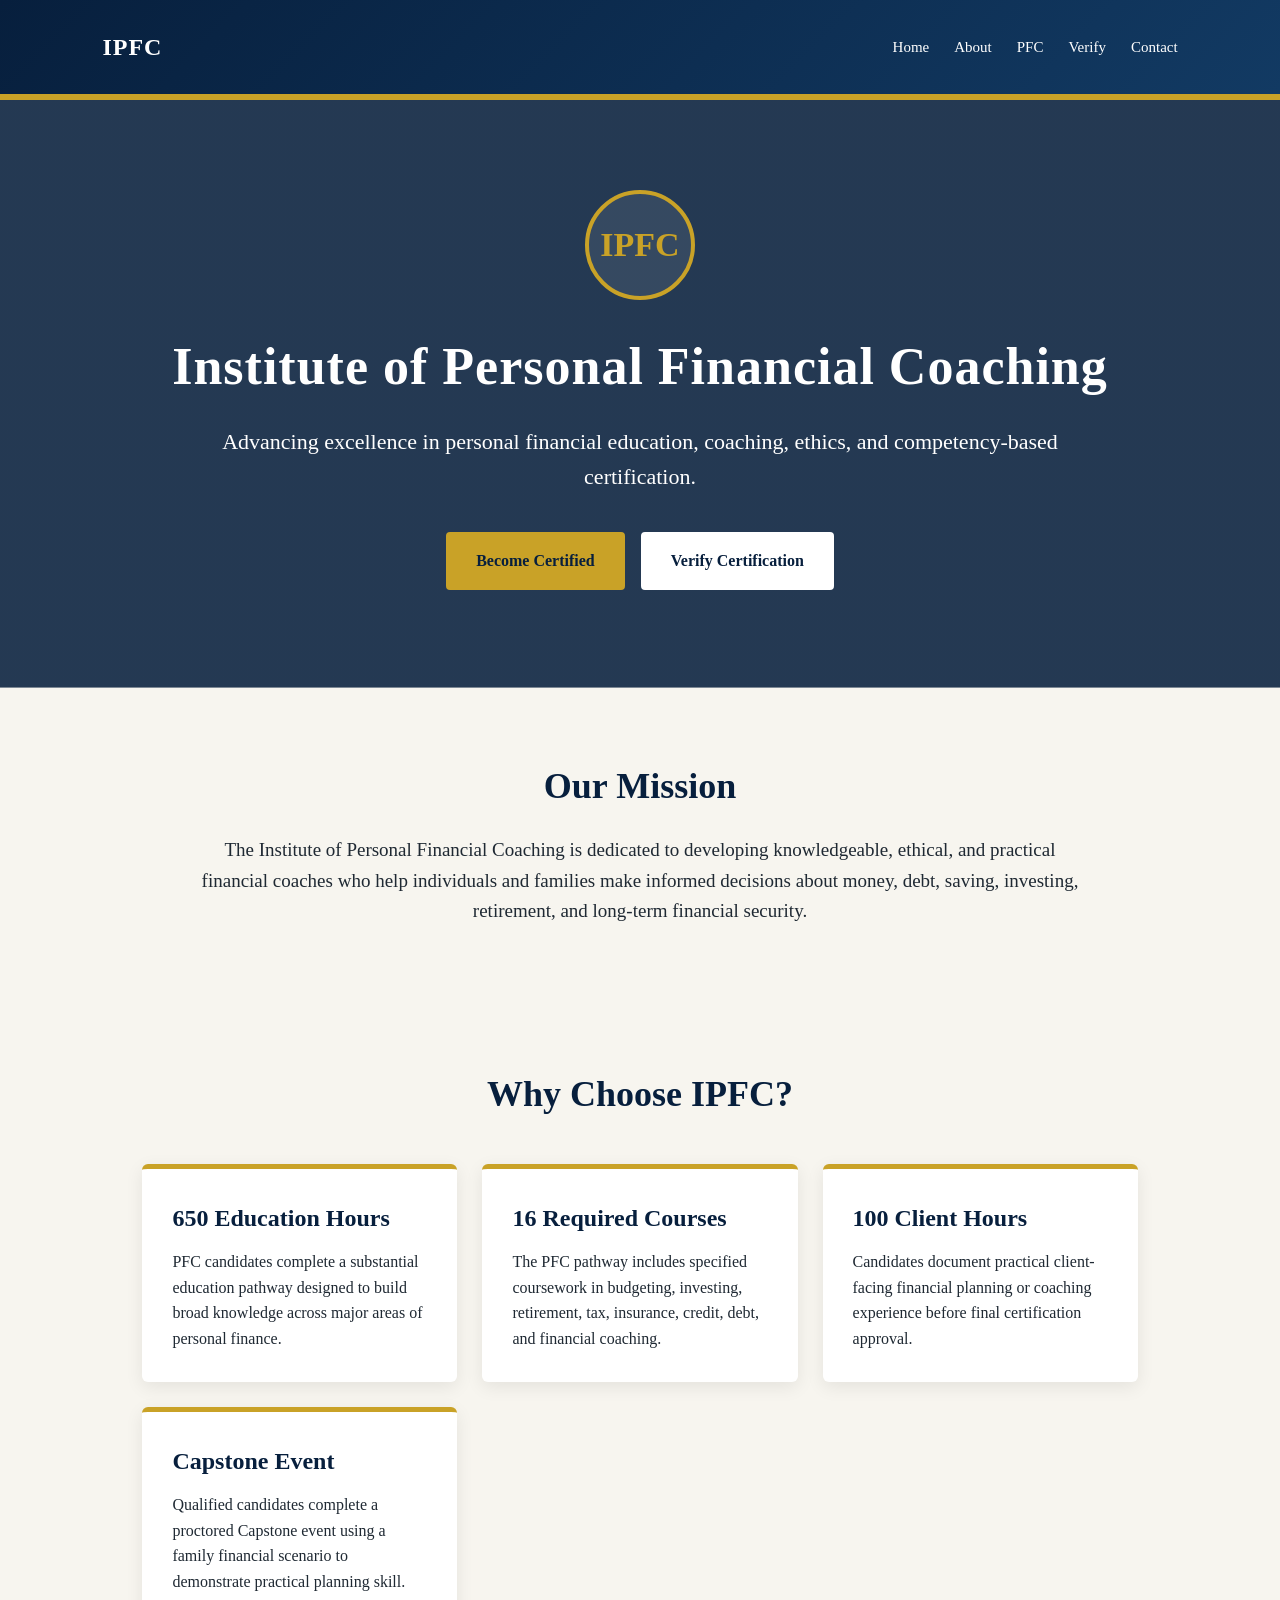
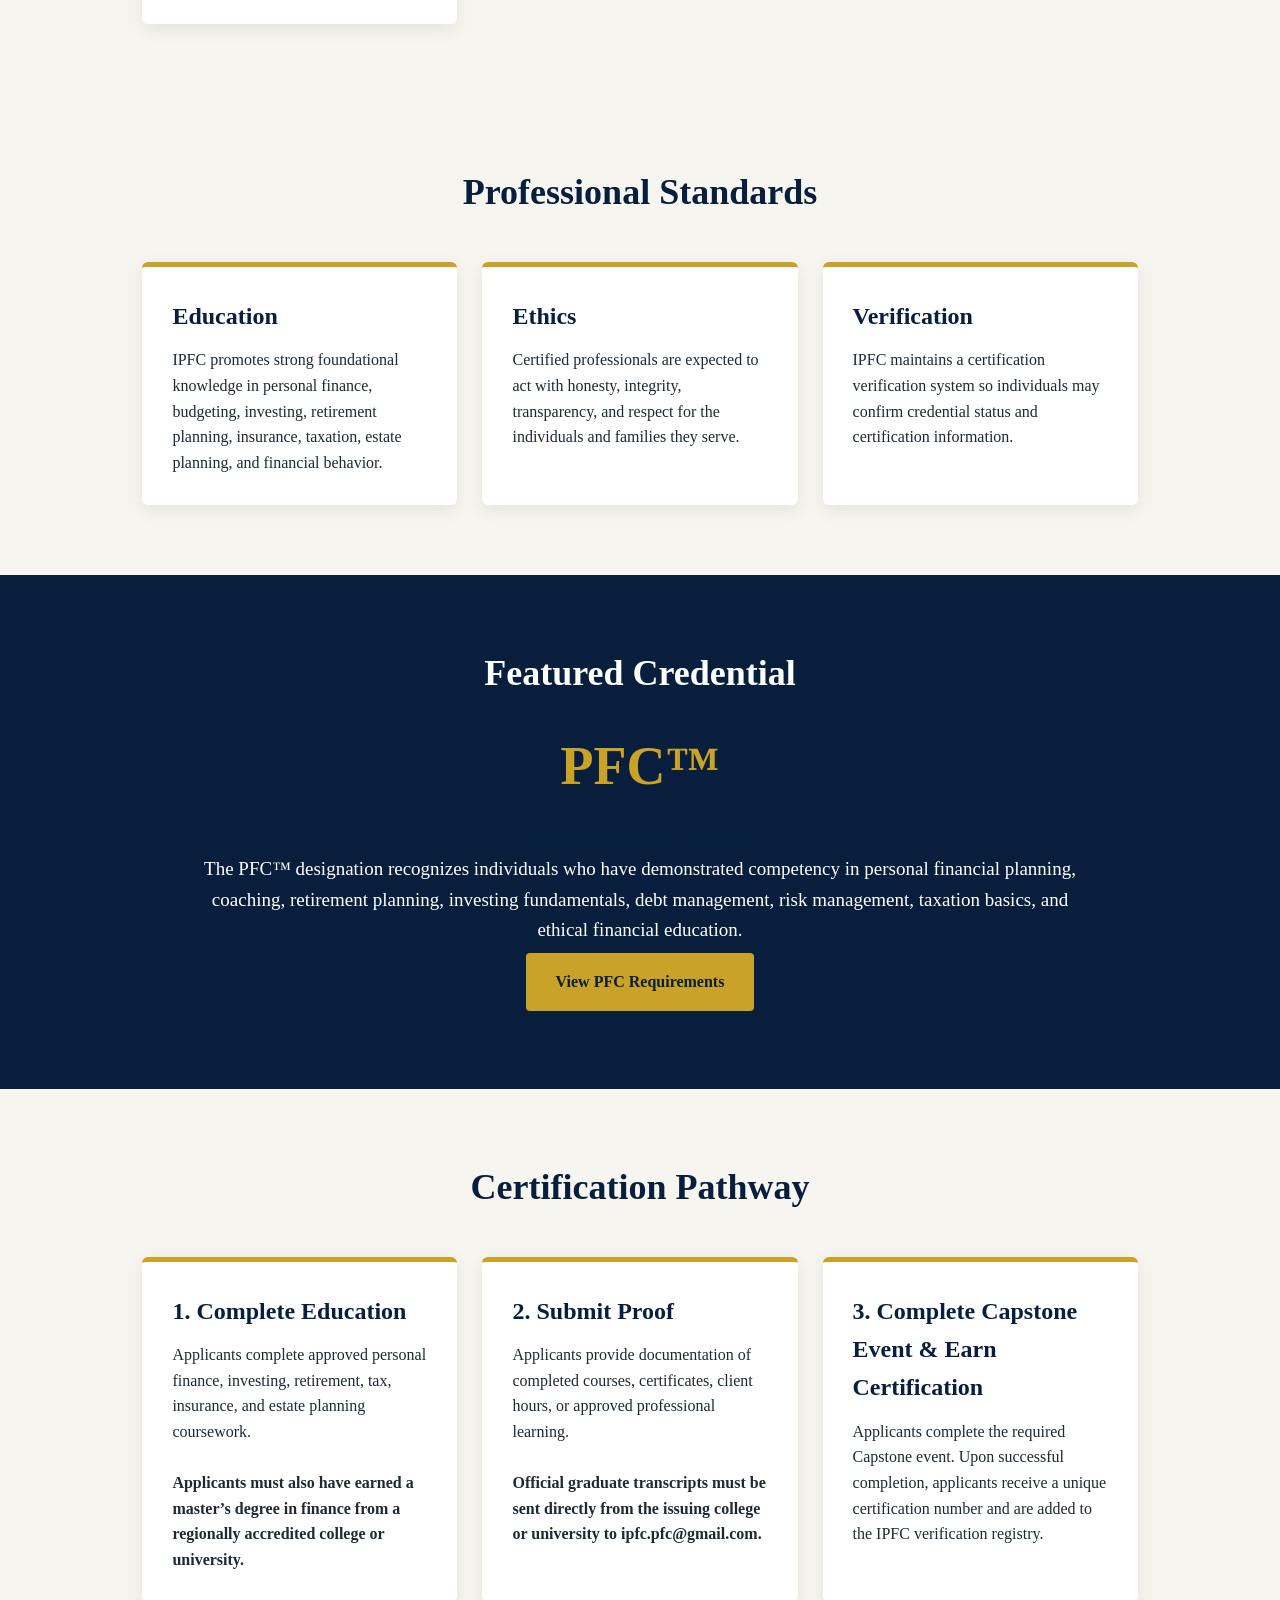
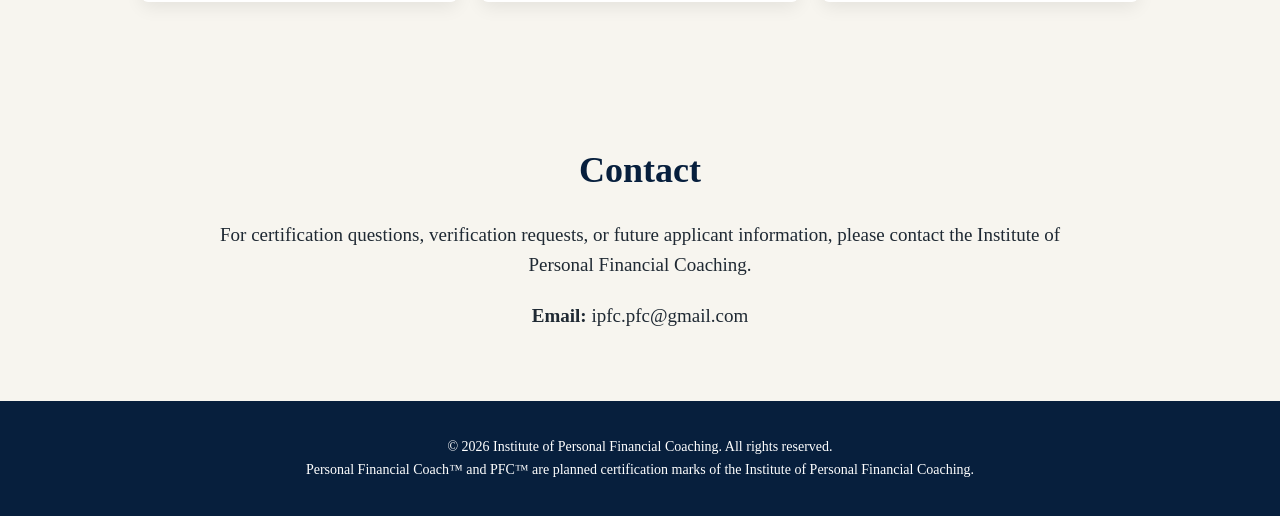
==== commit cfbf4288: "Add files via upload" ====
--- a/index.html
+++ b/index.html
@@ -1 +1 @@
-<!DOCTYPE html><html lang="en"><head><meta charset="UTF-8"/><meta name="viewport" content="width=device-width, initial-scale=1.0"/><title>Institute of Personal Financial Coaching</title><link rel="stylesheet" href="css/styles.css"/></head><body><header><nav><a class="logo" href="index.html">IPFC</a><div class="nav-links"><a href="index.html">Home</a><a href="#mission">About</a><a href="cpfp.html">PFC</a><a href="verify.html">Verify</a><a href="#contact">Contact</a></div></nav></header><div class="hero"><div class="seal">IPFC</div><h1>Institute of Personal Financial Coaching</h1><p>Advancing excellence in personal financial education, coaching, ethics, and competency-based certification.</p><a href="cpfp.html" class="button">Become Certified</a><a href="verify.html" class="button secondary">Verify Certification</a></div><section id="mission"><h2>Our Mission</h2><p class="intro">The Institute of Personal Financial Coaching is dedicated to developing knowledgeable, ethical, and practical financial coaches who help individuals and families make informed decisions about money, debt, saving, investing, retirement, and long-term financial security.</p></section><section><h2>Why Choose IPFC?</h2><div class="cards"><div class="card"><h3>650 Education Hours</h3><p>PFC candidates complete a substantial education pathway designed to build broad knowledge across major areas of personal finance.</p></div><div class="card"><h3>16 Required Courses</h3><p>The PFC pathway includes specified coursework in budgeting, investing, retirement, tax, insurance, credit, debt, and financial coaching.</p></div><div class="card"><h3>100 Client Hours</h3><p>Candidates document practical client-facing financial planning or coaching experience before final certification approval.</p></div><div class="card"><h3>Master’s in Finance</h3><p>All PFC candidates must have earned a master’s degree in finance from a regionally accredited university.</p></div><div class="card"><h3>Capstone Event</h3><p>Qualified candidates complete a proctored Capstone event using a family financial scenario to demonstrate practical planning skill.</p></div></div></section><section><h2>Professional Standards</h2><div class="cards"><div class="card"><h3>Education</h3><p>IPFC promotes strong foundational knowledge in personal finance, budgeting, investing, retirement planning, insurance, taxation, estate planning, and financial behavior.</p></div><div class="card"><h3>Ethics</h3><p>Certified professionals are expected to act with honesty, integrity, transparency, and respect for the individuals and families they serve.</p></div><div class="card"><h3>Verification</h3><p>IPFC maintains a certification verification system so individuals may confirm credential status and certification information.</p></div></div></section><section class="highlight"><h2>Featured Credential</h2><div class="credential">PFC™</div><h3>Personal Financial Coach™</h3><p class="intro">The PFC™ designation recognizes individuals who have demonstrated competency in personal financial planning, coaching, retirement planning, investing fundamentals, debt management, risk management, taxation basics, and ethical financial education.</p><a href="cpfp.html" class="button">View PFC Requirements</a></section><section><h2>Certification Pathway</h2><div class="cards"><div class="card"><h3>1. Complete Education</h3><p>Applicants complete approved personal finance, investing, retirement, tax, insurance, and estate planning coursework.</p></div><div class="card"><h3>2. Submit Proof</h3><p>Applicants provide documentation of completed courses, certificates, client hours, or approved professional learning.</p></div><div class="card"><h3>3. Complete Capstone Event & Earn Certification</h3><p>Applicants complete the required Capstone event. Upon successful completion, applicants receive a unique certification number and are added to the IPFC verification registry.</p></div></div></section><section id="contact"><h2>Contact</h2><p class="intro">For certification questions, verification requests, or future applicant information, please contact the Institute of Personal Financial Coaching.</p><p class="intro" style="margin-top:20px;"><strong>Email:</strong> ipfc.cpfp@gmail.com</p></section><footer><p>© 2026 Institute of Personal Financial Coaching. All rights reserved.</p><p>Personal Financial Coach™ and PFC™ are planned certification marks of the Institute of Personal Financial Coaching.</p></footer></body></html>+<!DOCTYPE html><html lang="en"><head><meta charset="UTF-8"/><meta name="viewport" content="width=device-width, initial-scale=1.0"/><title>Institute of Personal Financial Coaching</title><link rel="stylesheet" href="css/styles.css"/></head><body><header><nav><a class="logo" href="index.html">IPFC</a><div class="nav-links"><a href="index.html">Home</a><a href="#mission">About</a><a href="pfc.html">PFC</a><a href="verify.html">Verify</a><a href="#contact">Contact</a></div></nav></header><div class="hero"><div class="seal">IPFC</div><h1>Institute of Personal Financial Coaching</h1><p>Advancing excellence in personal financial education, coaching, ethics, and competency-based certification.</p><a href="pfc.html" class="button">Become Certified</a><a href="verify.html" class="button secondary">Verify Certification</a></div><section id="mission"><h2>Our Mission</h2><p class="intro">The Institute of Personal Financial Coaching is dedicated to developing knowledgeable, ethical, and practical financial coaches who help individuals and families make informed decisions about money, debt, saving, investing, retirement, and long-term financial security.</p></section><section><h2>Why Choose IPFC?</h2><div class="cards"><div class="card"><h3>650 Education Hours</h3><p>PFC candidates complete a substantial education pathway designed to build broad knowledge across major areas of personal finance.</p></div><div class="card"><h3>16 Required Courses</h3><p>The PFC pathway includes specified coursework in budgeting, investing, retirement, tax, insurance, credit, debt, and financial coaching.</p></div><div class="card"><h3>100 Client Hours</h3><p>Candidates document practical client-facing financial planning or coaching experience before final certification approval.</p></div><div class="card"><h3>Capstone Event</h3><p>Qualified candidates complete a proctored Capstone event using a family financial scenario to demonstrate practical planning skill.</p></div></div></section><section><h2>Professional Standards</h2><div class="cards"><div class="card"><h3>Education</h3><p>IPFC promotes strong foundational knowledge in personal finance, budgeting, investing, retirement planning, insurance, taxation, estate planning, and financial behavior.</p></div><div class="card"><h3>Ethics</h3><p>Certified professionals are expected to act with honesty, integrity, transparency, and respect for the individuals and families they serve.</p></div><div class="card"><h3>Verification</h3><p>IPFC maintains a certification verification system so individuals may confirm credential status and certification information.</p></div></div></section><section class="highlight"><h2>Featured Credential</h2><div class="credential">PFC™</div><h3>Personal Financial Coach™</h3><p class="intro">The PFC™ designation recognizes individuals who have demonstrated competency in personal financial planning, coaching, retirement planning, investing fundamentals, debt management, risk management, taxation basics, and ethical financial education.</p><a href="pfc.html" class="button">View PFC Requirements</a></section><section><h2>Certification Pathway</h2><div class="cards"><div class="card"><h3>1. Complete Education</h3><p>Applicants complete approved personal finance, investing, retirement, tax, insurance, and estate planning coursework.<br><br><strong>Applicants must also have earned a master’s degree in finance from a regionally accredited college or university.</strong></p></div><div class="card"><h3>2. Submit Proof</h3><p>Applicants provide documentation of completed courses, certificates, client hours, or approved professional learning.<br><br><strong>Official graduate transcripts must be sent directly from the issuing college or university to ipfc.pfc@gmail.com.</strong></p></div><div class="card"><h3>3. Complete Capstone Event & Earn Certification</h3><p>Applicants complete the required Capstone event. Upon successful completion, applicants receive a unique certification number and are added to the IPFC verification registry.</p></div></div></section><section id="contact"><h2>Contact</h2><p class="intro">For certification questions, verification requests, or future applicant information, please contact the Institute of Personal Financial Coaching.</p><p class="intro" style="margin-top:20px;"><strong>Email:</strong> ipfc.pfc@gmail.com</p></section><footer><p>© 2026 Institute of Personal Financial Coaching. All rights reserved.</p><p>Personal Financial Coach™ and PFC™ are planned certification marks of the Institute of Personal Financial Coaching.</p></footer></body></html>
